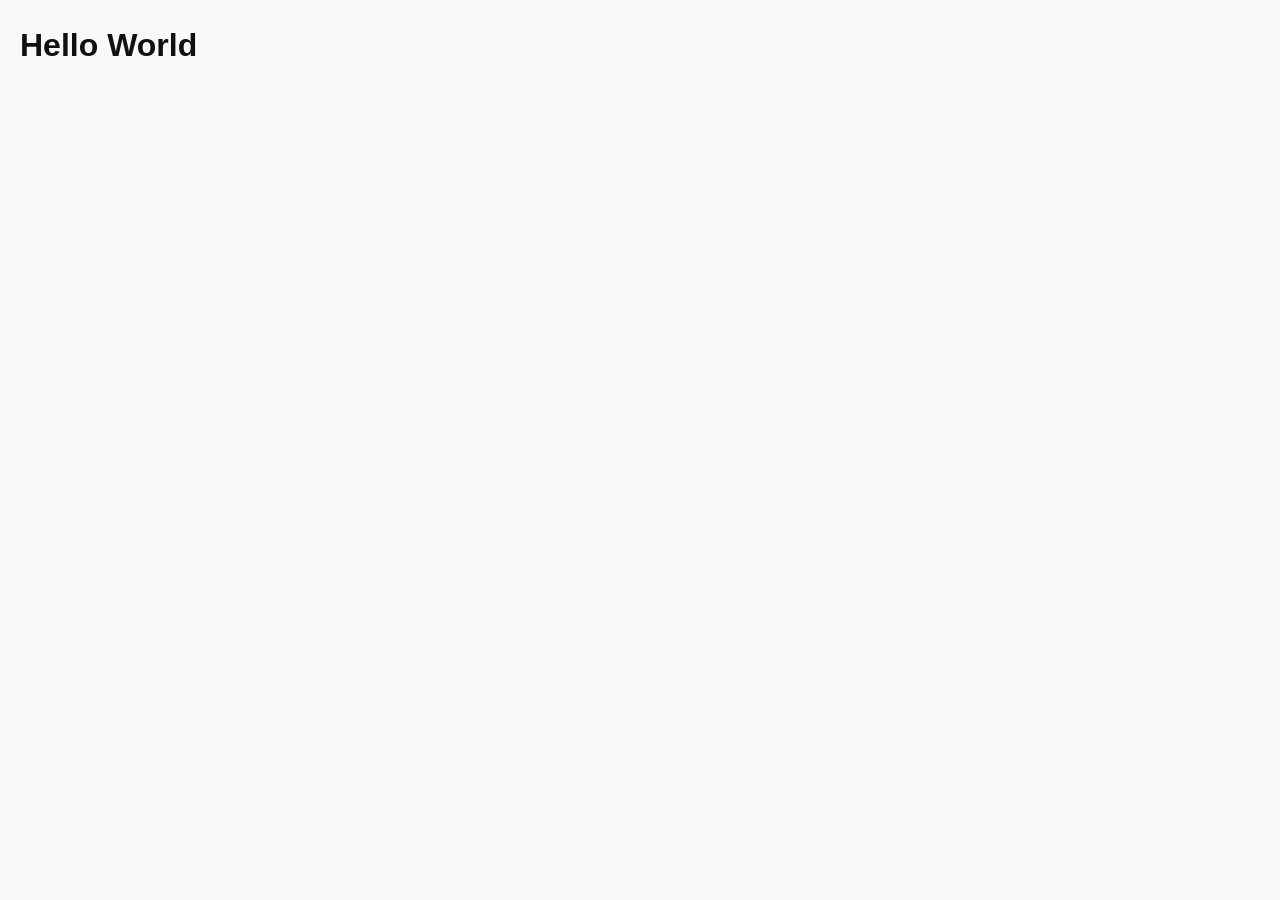
==== index.html @ 7b1bfe38 "index.html create index.html" ====
<!DOCTYPE html>
<html lang="en">
<head>
  <meta charset="UTF-8">
  <title>Document</title>
  <link rel="stylesheet" href="style.css">
</head>
<body>

  <h1>Hello World</h1>

  <script src="script.js"></script>
</body>
</html>
---- style.css ----
* {
  margin: 0;
  padding: 0;
  box-sizing: border-box;
}

body {
  font-family: Arial, sans-serif;
  line-height: 1.6;
  color: #333333;
  background-color: #f9f9f9;
  padding: 20px;
}

h1, h2, h3 {
  color: #111111;
  margin-bottom: 10px;
}

h1 {
  font-size: 2rem;
}

p {
  margin-bottom: 15px;
}

a {
  color: #0066cc;
  text-decoration: none;
}

a:hover {
  text-decoration: underline;
}
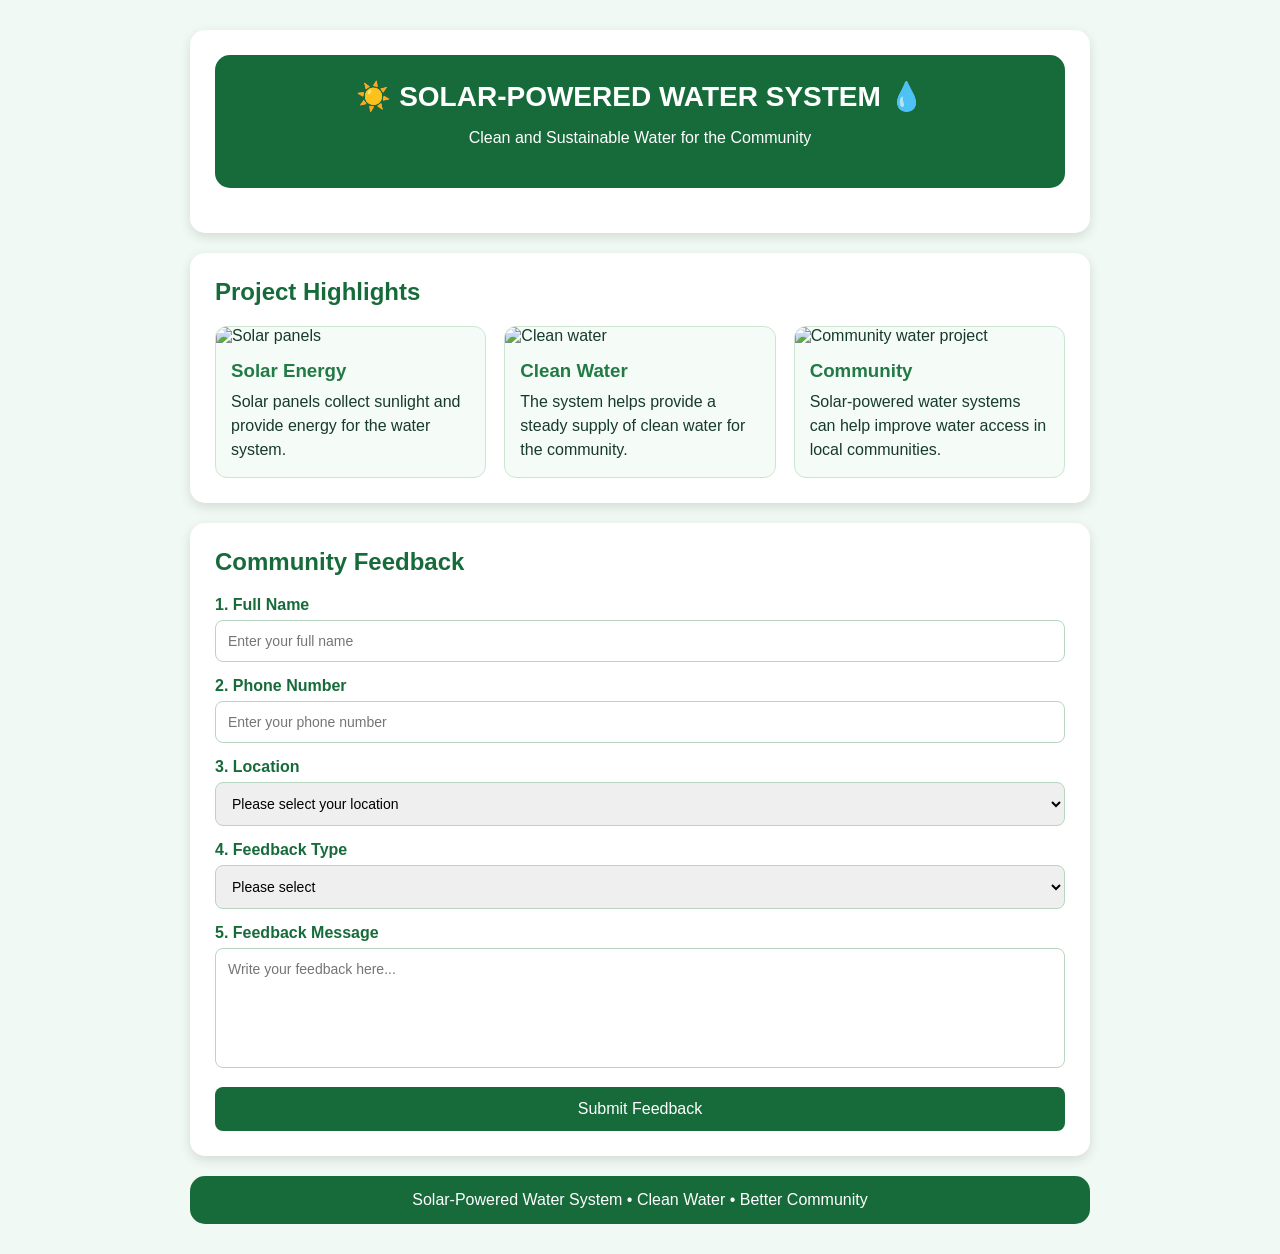
==== commit 2b0d2158: "kiosk" ====
--- a/index.html
+++ b/index.html
@@ -1,14 +1,302 @@
 <!DOCTYPE html>
 <html lang="en">
 <head>
-  <meta charset="UTF-8">
-  <title>Document</title>
-  <link rel="stylesheet" href="style.css">
+    <meta charset="UTF-8">
+    <title>Solar-Powered Water System</title>
+
+    <style>
+        * {
+            box-sizing: border-box;
+        }
+
+        body {
+            margin: 0;
+            font-family: Arial, sans-serif;
+            background: url("https://region2.nia.gov.ph/sites/r2/files/field/image/082920251136.jpg") center/cover fixed;
+            color: #173b2a;
+        }
+
+        .overlay {
+            background: rgba(226, 244, 231, 0.50);
+            min-height: 100vh;
+            padding: 30px 0;
+        }
+
+        .container {
+            width: 900px;
+            max-width: 90%;
+            margin: auto;
+        }
+
+        header {
+            background: #176b3a;
+            color: white;
+            text-align: center;
+            padding: 25px;
+            border-radius: 15px;
+            margin-bottom: 20px;
+        }
+
+        header h1 {
+            margin: 0;
+            font-size: 28px;
+        }
+
+        .card {
+            background: white;
+            padding: 25px;
+            margin-bottom: 20px;
+            border-radius: 15px;
+            box-shadow: 0 4px 12px rgba(0, 0, 0, 0.12);
+        }
+
+        h2 {
+            color: #176b3a;
+            margin-top: 0;
+        }
+
+        .highlight-grid {
+            display: grid;
+            grid-template-columns: repeat(3, 1fr);
+            gap: 18px;
+        }
+
+        .image-card {
+            border: 1px solid #cce5d3;
+            border-radius: 12px;
+            overflow: hidden;
+            background: #f5fbf7;
+        }
+
+        .image-card img {
+            width: 100%;
+            height: 180px;
+            object-fit: cover;
+        }
+
+        .image-content {
+            padding: 15px;
+        }
+
+        .image-content h3 {
+            color: #237a46;
+            margin: 0 0 8px;
+        }
+
+        .image-content p {
+            margin: 0;
+            line-height: 1.5;
+        }
+
+        form {
+            display: grid;
+            gap: 15px;
+        }
+
+        label {
+            font-weight: bold;
+            color: #176b3a;
+            display: block;
+        }
+
+        input,
+        select,
+        textarea {
+            width: 100%;
+            padding: 12px;
+            margin-top: 6px;
+            border: 1px solid #b8d5c0;
+            border-radius: 8px;
+            font-family: Arial, sans-serif;
+            font-size: 14px;
+        }
+
+        textarea {
+            height: 120px;
+            resize: none;
+        }
+
+        button {
+            background: #176b3a;
+            color: white;
+            border: none;
+            padding: 13px;
+            border-radius: 8px;
+            font-size: 16px;
+            cursor: pointer;
+        }
+
+        footer {
+            background: #176b3a;
+            color: white;
+            text-align: center;
+            padding: 15px;
+            border-radius: 15px;
+        }
+
+        @media (max-width: 700px) {
+            .highlight-grid {
+                grid-template-columns: 1fr;
+            }
+        }
+    </style>
 </head>
+
 <body>
 
-  <h1>Hello World</h1>
-
-  <script src="script.js"></script>
+<div class="overlay">
+
+    <div class="container">
+
+        <section class="card">
+
+            <header>
+                <h1>☀️ SOLAR-POWERED WATER SYSTEM 💧</h1>
+                <p>Clean and Sustainable Water for the Community</p>
+            </header>
+
+        </section>
+
+        <section class="card">
+
+            <h2>Project Highlights</h2>
+
+            <div class="highlight-grid">
+
+                <div class="image-card">
+
+                    <img
+                        src="https://images.unsplash.com/photo-1509391366360-2e959784a276?auto=format&fit=crop&w=600&q=80"
+                        alt="Solar panels">
+
+                    <div class="image-content">
+
+                        <h3>Solar Energy</h3>
+
+                        <p>
+                            Solar panels collect sunlight and provide
+                            energy for the water system.
+                        </p>
+
+                    </div>
+
+                </div>
+
+                <div class="image-card">
+
+                    <img
+                        src="https://images.unsplash.com/photo-1548839140-29a749e1cf4d?auto=format&fit=crop&w=600&q=80"
+                        alt="Clean water">
+
+                    <div class="image-content">
+
+                        <h3>Clean Water</h3>
+
+                        <p>
+                            The system helps provide a steady supply
+                            of clean water for the community.
+                        </p>
+
+                    </div>
+
+                </div>
+
+                <div class="image-card">
+
+                    <img
+                        src="https://ganar-ganar.mx/wp-content/uploads/2024/08/Planet-Water-Foundation-y-MetLife-Foundation-completan-programa-para-brindar-agua-segura-a-comunidades-rurales-en-Mexico-1024x576.jpeg"
+                        alt="Community water project">
+
+                    <div class="image-content">
+
+                        <h3>Community</h3>
+
+                        <p>
+                            Solar-powered water systems can help improve
+                            water access in local communities.
+                        </p>
+
+                    </div>
+
+                </div>
+
+            </div>
+
+        </section>
+
+        <section class="card">
+
+            <h2>Community Feedback</h2>
+
+            <form>
+
+                <div>
+                    <label for="name">1. Full Name</label>
+                    <input
+                        type="text"
+                        id="name"
+                        name="name"
+                        placeholder="Enter your full name"
+                        required>
+                </div>
+
+                <div>
+                    <label for="phone">2. Phone Number</label>
+                    <input
+                        type="tel"
+                        id="phone"
+                        name="phone"
+                        placeholder="Enter your phone number"
+                        required>
+                </div>
+
+                <div>
+                    <label for="location">3. Location</label>
+                    <select id="location" name="location" required>
+                        <option value="">Please select your location</option>
+                        <option>Barangay Ibabang Talim</option>
+                        <option>Barangay Domoit</option>
+                        <option>Barangay Ibabang Iyam</option>
+                        <option>Barangay Cotta</option>
+                        <option>Barangay Dalahican</option>
+                    </select>
+                </div>
+
+                <div>
+                    <label for="feedback">4. Feedback Type</label>
+                    <select id="feedback" name="feedback" required>
+                        <option value="">Please select</option>
+                        <option>Help Request</option>
+                        <option>Report Issue</option>
+                        <option>Water Quality</option>
+                        <option>Question</option>
+                    </select>
+                </div>
+
+                <div>
+                    <label for="message">5. Feedback Message</label>
+                    <textarea
+                        id="message"
+                        name="message"
+                        placeholder="Write your feedback here..."
+                        required></textarea>
+                </div>
+
+                <button type="submit">
+                    Submit Feedback
+                </button>
+
+            </form>
+
+        </section>
+
+        <footer>
+            Solar-Powered Water System • Clean Water • Better Community
+        </footer>
+
+    </div>
+
+</div>
+
 </body>
-</html>
+</html>
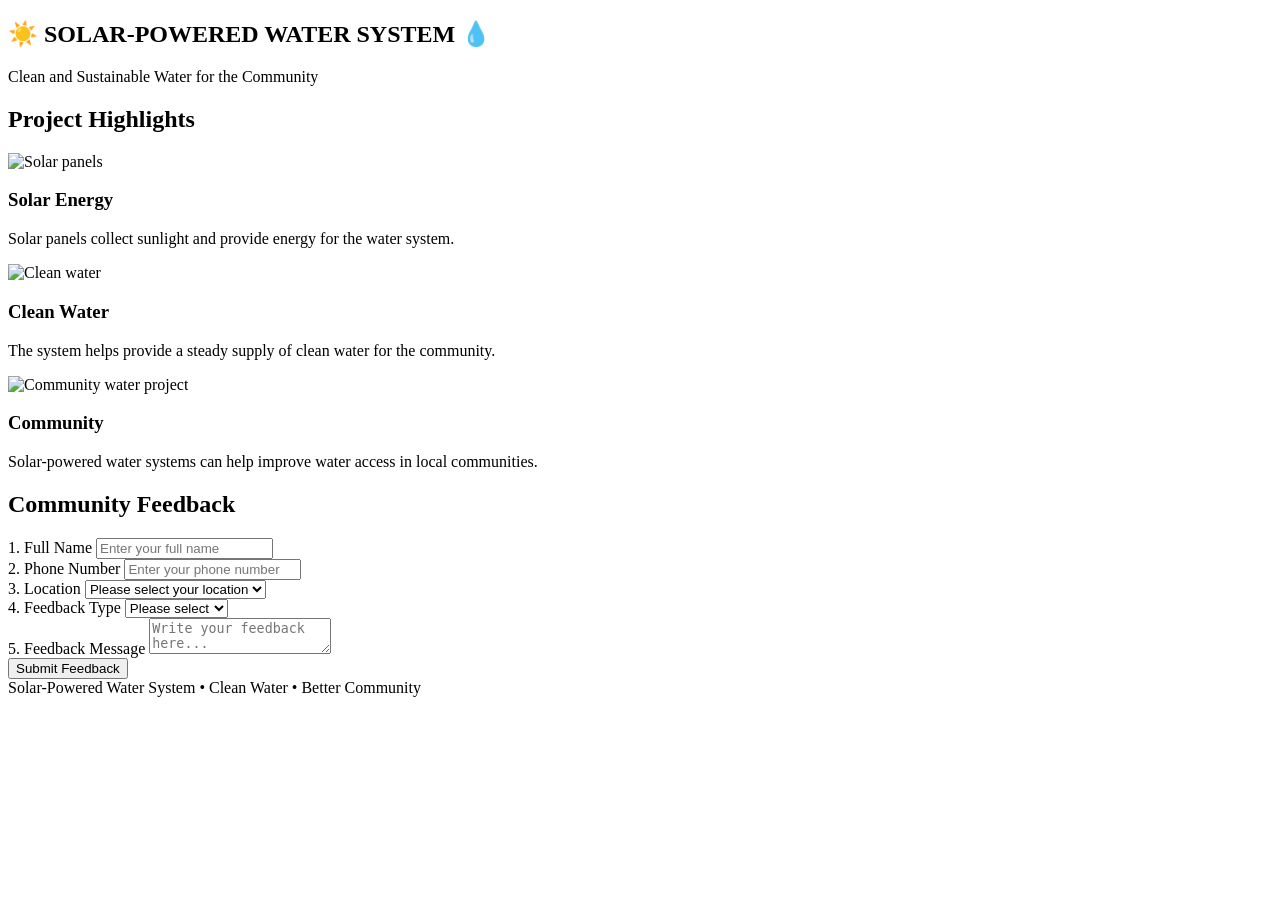
==== commit 1509865f: "index.html Removed the entire CSS styling section from the HTML file." ====
--- a/index.html
+++ b/index.html
@@ -3,143 +3,6 @@
 <head>
     <meta charset="UTF-8">
     <title>Solar-Powered Water System</title>
-
-    <style>
-        * {
-            box-sizing: border-box;
-        }
-
-        body {
-            margin: 0;
-            font-family: Arial, sans-serif;
-            background: url("https://region2.nia.gov.ph/sites/r2/files/field/image/082920251136.jpg") center/cover fixed;
-            color: #173b2a;
-        }
-
-        .overlay {
-            background: rgba(226, 244, 231, 0.50);
-            min-height: 100vh;
-            padding: 30px 0;
-        }
-
-        .container {
-            width: 900px;
-            max-width: 90%;
-            margin: auto;
-        }
-
-        header {
-            background: #176b3a;
-            color: white;
-            text-align: center;
-            padding: 25px;
-            border-radius: 15px;
-            margin-bottom: 20px;
-        }
-
-        header h1 {
-            margin: 0;
-            font-size: 28px;
-        }
-
-        .card {
-            background: white;
-            padding: 25px;
-            margin-bottom: 20px;
-            border-radius: 15px;
-            box-shadow: 0 4px 12px rgba(0, 0, 0, 0.12);
-        }
-
-        h2 {
-            color: #176b3a;
-            margin-top: 0;
-        }
-
-        .highlight-grid {
-            display: grid;
-            grid-template-columns: repeat(3, 1fr);
-            gap: 18px;
-        }
-
-        .image-card {
-            border: 1px solid #cce5d3;
-            border-radius: 12px;
-            overflow: hidden;
-            background: #f5fbf7;
-        }
-
-        .image-card img {
-            width: 100%;
-            height: 180px;
-            object-fit: cover;
-        }
-
-        .image-content {
-            padding: 15px;
-        }
-
-        .image-content h3 {
-            color: #237a46;
-            margin: 0 0 8px;
-        }
-
-        .image-content p {
-            margin: 0;
-            line-height: 1.5;
-        }
-
-        form {
-            display: grid;
-            gap: 15px;
-        }
-
-        label {
-            font-weight: bold;
-            color: #176b3a;
-            display: block;
-        }
-
-        input,
-        select,
-        textarea {
-            width: 100%;
-            padding: 12px;
-            margin-top: 6px;
-            border: 1px solid #b8d5c0;
-            border-radius: 8px;
-            font-family: Arial, sans-serif;
-            font-size: 14px;
-        }
-
-        textarea {
-            height: 120px;
-            resize: none;
-        }
-
-        button {
-            background: #176b3a;
-            color: white;
-            border: none;
-            padding: 13px;
-            border-radius: 8px;
-            font-size: 16px;
-            cursor: pointer;
-        }
-
-        footer {
-            background: #176b3a;
-            color: white;
-            text-align: center;
-            padding: 15px;
-            border-radius: 15px;
-        }
-
-        @media (max-width: 700px) {
-            .highlight-grid {
-                grid-template-columns: 1fr;
-            }
-        }
-    </style>
 </head>
 
 <body>
@@ -299,4 +162,4 @@
 </div>
 
 </body>
-</html>+</html>
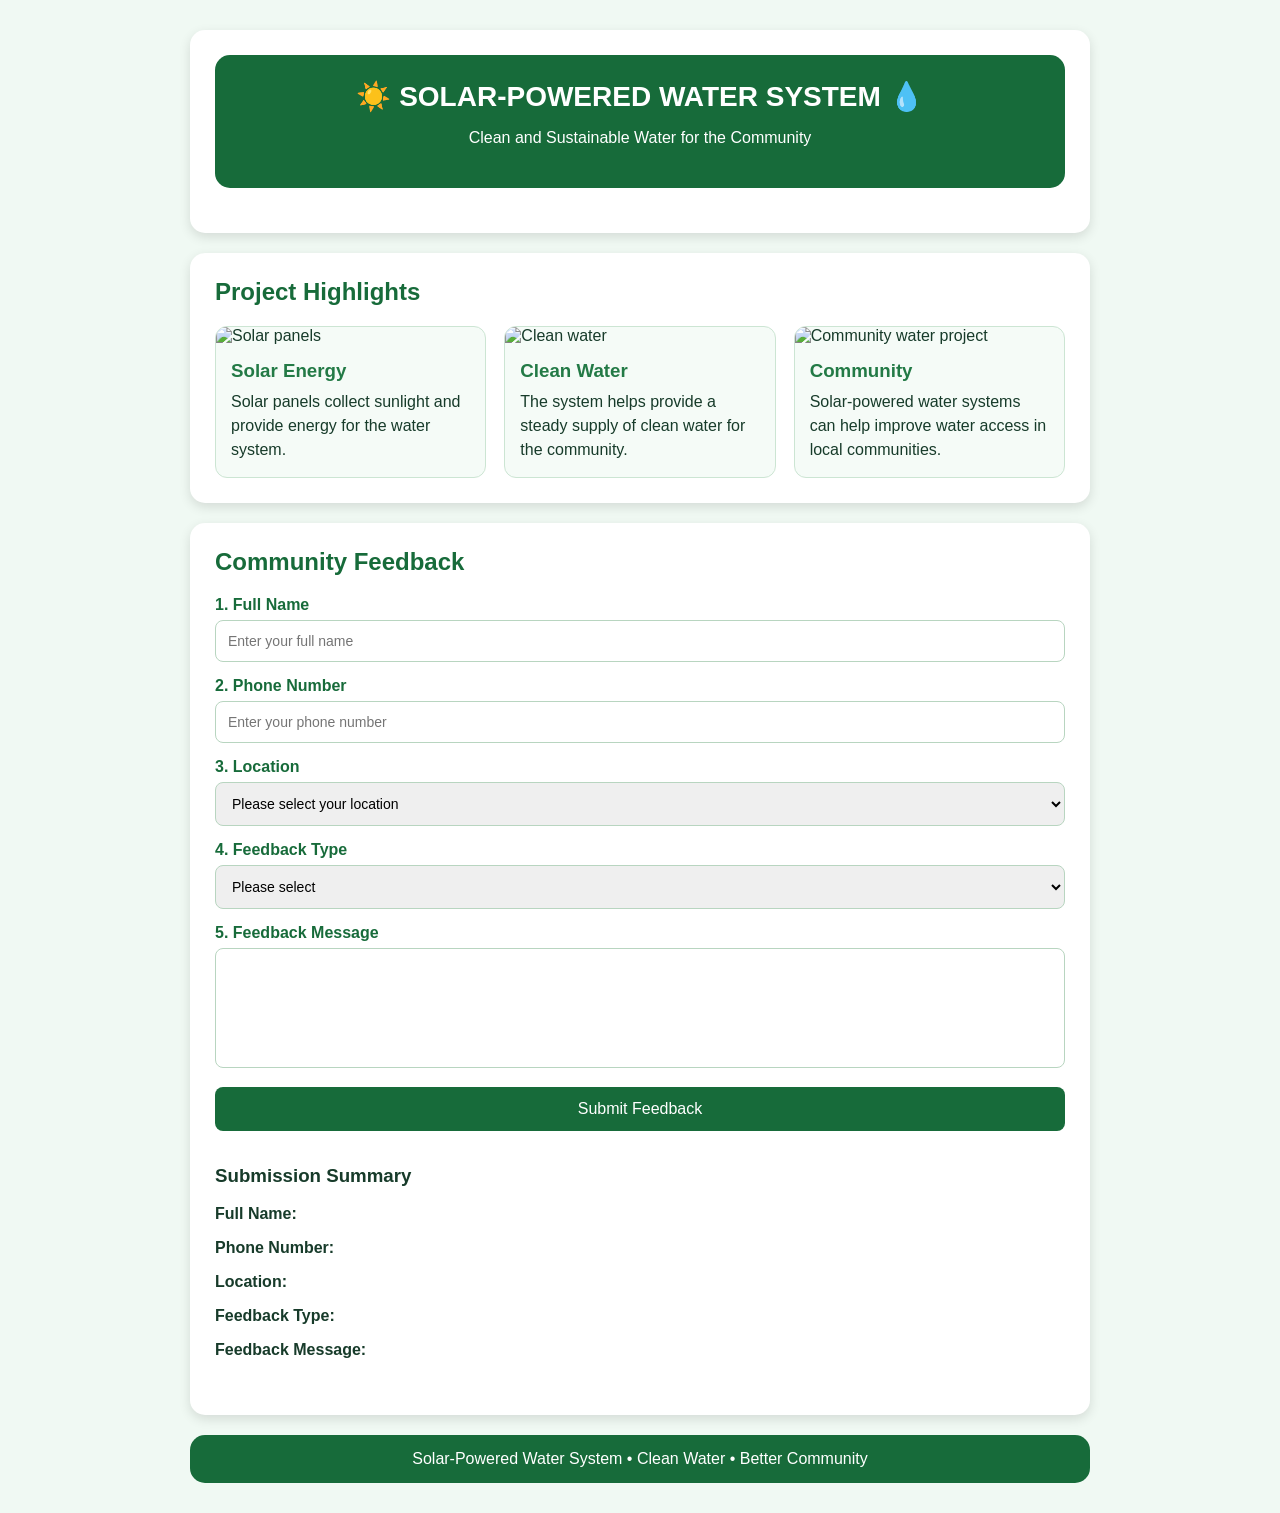
==== commit 24b702fa: "ACTIVITY 2" ====
--- a/index.html
+++ b/index.html
@@ -3,6 +3,7 @@
 <head>
     <meta charset="UTF-8">
     <title>Solar-Powered Water System</title>
+    <link rel="stylesheet" href="style.css">    
 </head>
 
 <body>
@@ -138,16 +139,24 @@
 
                 <div>
                     <label for="message">5. Feedback Message</label>
-                    <textarea
-                        id="message"
-                        name="message"
-                        placeholder="Write your feedback here..."
-                        required></textarea>
+                    <textarea id="message" name="message"
+                        placeholder="Write your feedback here..." required>
+                    </textarea>
                 </div>
 
                 <button type="submit">
                     Submit Feedback
                 </button>
+
+                <div id="outputContainer" class="hidden">
+                    <h3>Submission Summary</h3>
+                    <p><strong>Full Name:</strong> <span id="name"></span></p>
+                    <p><strong>Phone Number:</strong> <span id="phone"></span></p>
+                    <p><strong>Location:</strong> <span id="location"></span></p>
+                    <p><strong>Feedback Type:</strong> <span id="feedback"></span></p>
+                    <p><strong>Feedback Message:</strong> <span id="message"></span></p>
+                </div>
+                <div id="errorMsg"></div>
 
             </form>
 
@@ -160,6 +169,6 @@
     </div>
 
 </div>
-
+<script src="script.js"></script>
 </body>
-</html>
+</html>
--- a/style.css
+++ b/style.css
@@ -0,0 +1,134 @@
+* {
+    box-sizing: border-box;
+}
+
+body {
+    margin: 0;
+    font-family: Arial, sans-serif;
+    background: url("https://region2.nia.gov.ph/sites/r2/files/field/image/082920251136.jpg") center/cover fixed;
+    color: #173b2a;
+}
+
+.overlay {
+    background: rgba(226, 244, 231, 0.50);
+    min-height: 100vh;
+    padding: 30px 0;
+}
+
+.container {
+    width: 900px;
+    max-width: 90%;
+    margin: auto;
+}
+
+header {
+    background: #176b3a;
+    color: white;
+    text-align: center;
+    padding: 25px;
+    border-radius: 15px;
+    margin-bottom: 20px;
+}
+
+header h1 {
+    margin: 0;
+    font-size: 28px;
+}
+
+.card {
+    background: white;
+    padding: 25px;
+    margin-bottom: 20px;
+    border-radius: 15px;
+    box-shadow: 0 4px 12px rgba(0, 0, 0, 0.12);
+}
+
+h2 {
+    color: #176b3a;
+    margin-top: 0;
+}
+
+.highlight-grid {
+    display: grid;
+    grid-template-columns: repeat(3, 1fr);
+    gap: 18px;
+}
+
+.image-card {
+    border: 1px solid #cce5d3;
+    border-radius: 12px;
+    overflow: hidden;
+    background: #f5fbf7;
+}
+
+.image-card img {
+    width: 100%;
+    height: 180px;
+    object-fit: cover;
+}
+
+.image-content {
+    padding: 15px;
+}
+
+.image-content h3 {
+    color: #237a46;
+    margin: 0 0 8px;
+}
+
+.image-content p {
+    margin: 0;
+    line-height: 1.5;
+}
+
+form {
+    display: grid;
+    gap: 15px;
+}
+
+label {
+    font-weight: bold;
+    color: #176b3a;
+    display: block;
+}
+
+input,
+select,
+textarea {
+    width: 100%;
+    padding: 12px;
+    margin-top: 6px;
+    border: 1px solid #b8d5c0;
+    border-radius: 8px;
+    font-family: Arial, sans-serif;
+    font-size: 14px;
+}
+
+textarea {
+    height: 120px;
+    resize: none;
+}
+
+button {
+    background: #176b3a;
+    color: white;
+    border: none;
+    padding: 13px;
+    border-radius: 8px;
+    font-size: 16px;
+    cursor: pointer;
+}
+
+footer {
+    background: #176b3a;
+    color: white;
+    text-align: center;
+    padding: 15px;
+    border-radius: 15px;
+}
+
+@media (max-width: 700px) {
+    .highlight-grid {
+        grid-template-columns: 1fr;
+    }
+}
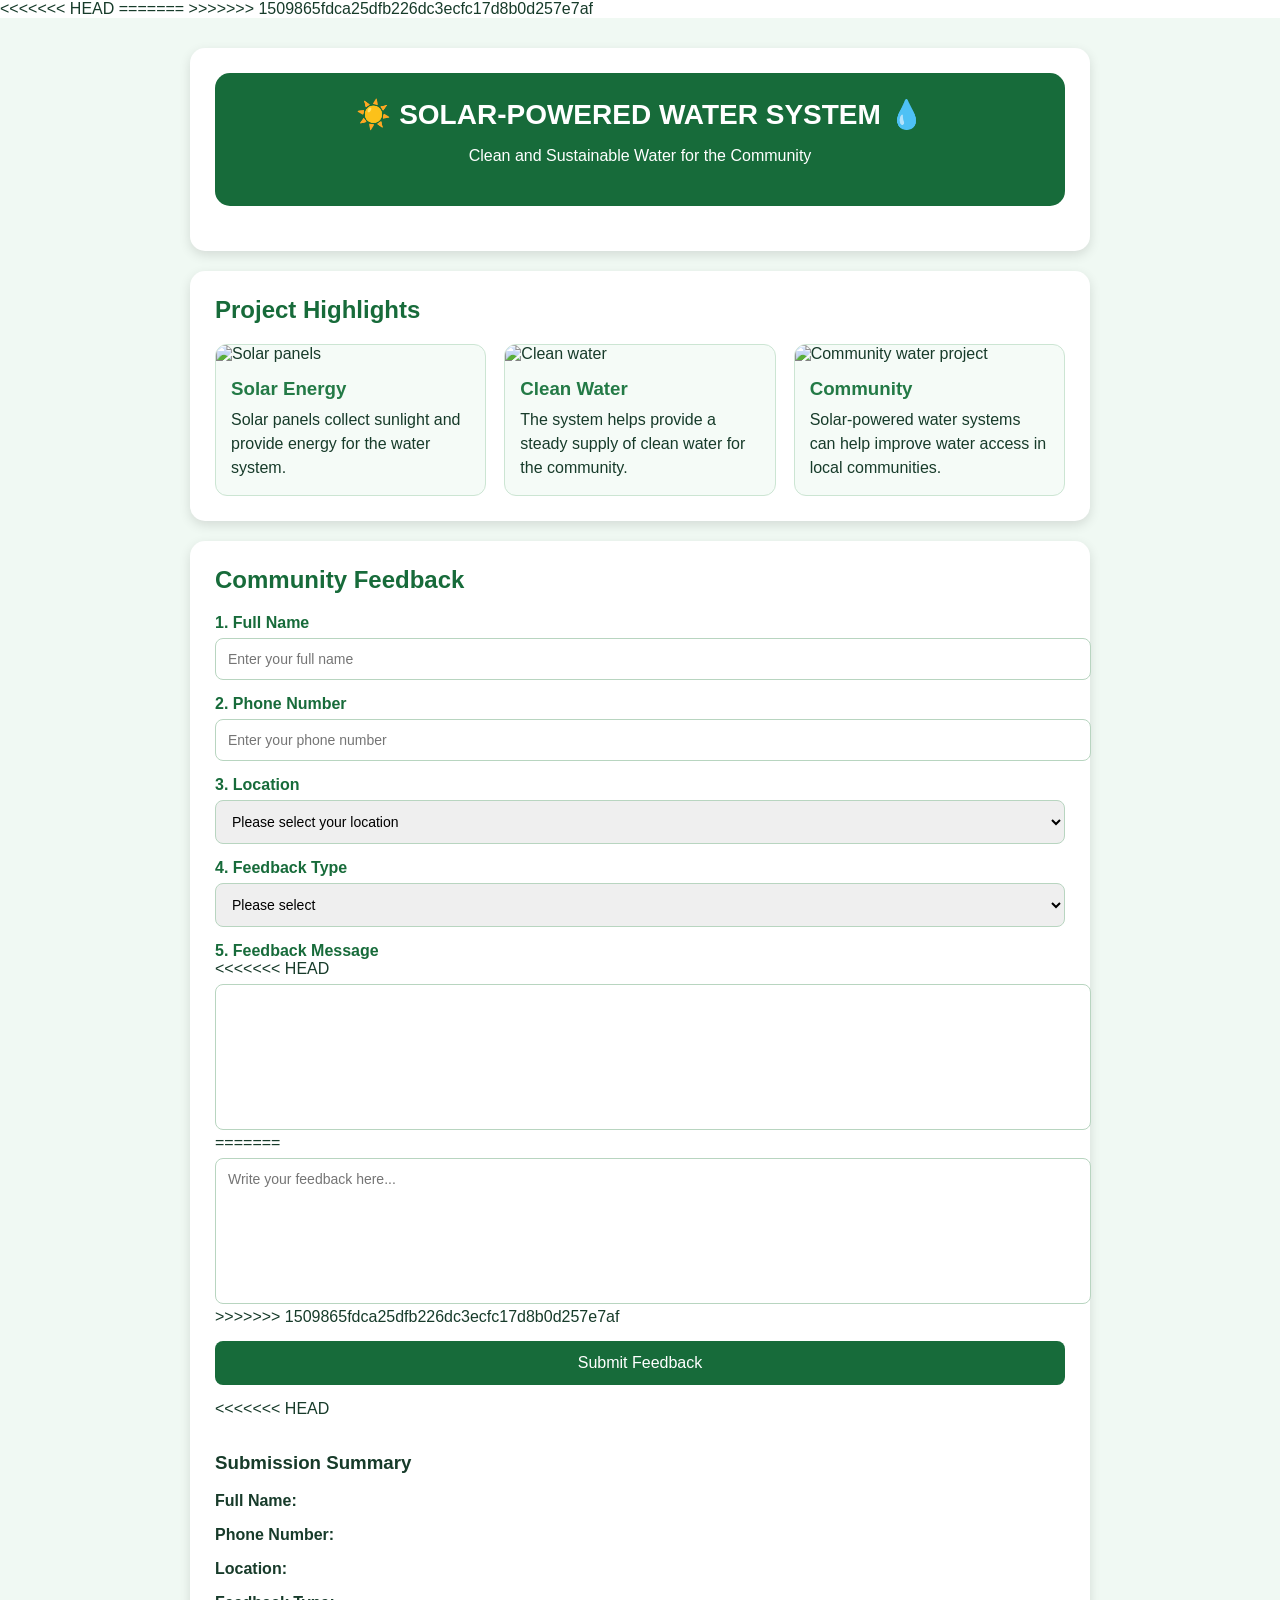
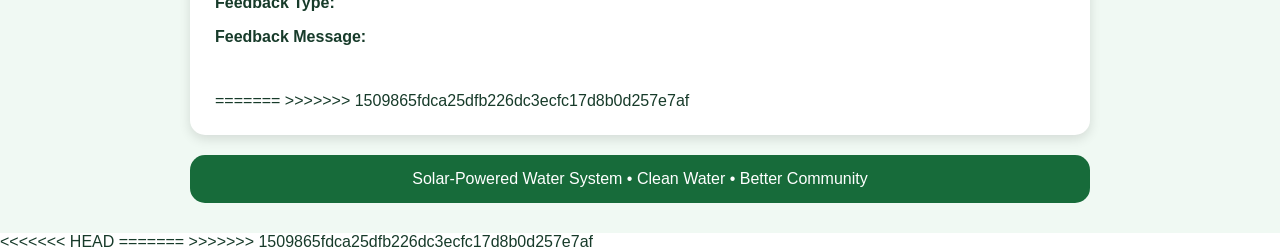
==== commit 3c9c3341: "WORKING FORMS (INDEX, STYLE, SCRIPT)" ====
--- a/index.html
+++ b/index.html
@@ -3,7 +3,10 @@
 <head>
     <meta charset="UTF-8">
     <title>Solar-Powered Water System</title>
+<<<<<<< HEAD
     <link rel="stylesheet" href="style.css">    
+=======
+>>>>>>> 1509865fdca25dfb226dc3ecfc17d8b0d257e7af
 </head>
 
 <body>
@@ -139,15 +142,24 @@
 
                 <div>
                     <label for="message">5. Feedback Message</label>
+<<<<<<< HEAD
                     <textarea id="message" name="message"
                         placeholder="Write your feedback here..." required>
                     </textarea>
+=======
+                    <textarea
+                        id="message"
+                        name="message"
+                        placeholder="Write your feedback here..."
+                        required></textarea>
+>>>>>>> 1509865fdca25dfb226dc3ecfc17d8b0d257e7af
                 </div>
 
                 <button type="submit">
                     Submit Feedback
                 </button>
 
+<<<<<<< HEAD
                 <div id="outputContainer" class="hidden">
                     <h3>Submission Summary</h3>
                     <p><strong>Full Name:</strong> <span id="name"></span></p>
@@ -158,6 +170,8 @@
                 </div>
                 <div id="errorMsg"></div>
 
+=======
+>>>>>>> 1509865fdca25dfb226dc3ecfc17d8b0d257e7af
             </form>
 
         </section>
@@ -169,6 +183,12 @@
     </div>
 
 </div>
+<<<<<<< HEAD
 <script src="script.js"></script>
 </body>
-</html>+</html>
+=======
+
+</body>
+</html>
+>>>>>>> 1509865fdca25dfb226dc3ecfc17d8b0d257e7af
--- a/style.css
+++ b/style.css
@@ -1,3 +1,4 @@
+<<<<<<< HEAD
 * {
     box-sizing: border-box;
 }
@@ -131,4 +132,140 @@
     .highlight-grid {
         grid-template-columns: 1fr;
     }
-}+}
+=======
+        * {
+            box-sizing: border-box;
+        }
+
+        body {
+            margin: 0;
+            font-family: Arial, sans-serif;
+            background: url("https://region2.nia.gov.ph/sites/r2/files/field/image/082920251136.jpg") center/cover fixed;
+            color: #173b2a;
+        }
+
+        .overlay {
+            background: rgba(226, 244, 231, 0.50);
+            min-height: 100vh;
+            padding: 30px 0;
+        }
+
+        .container {
+            width: 900px;
+            max-width: 90%;
+            margin: auto;
+        }
+
+        header {
+            background: #176b3a;
+            color: white;
+            text-align: center;
+            padding: 25px;
+            border-radius: 15px;
+            margin-bottom: 20px;
+        }
+
+        header h1 {
+            margin: 0;
+            font-size: 28px;
+        }
+
+        .card {
+            background: white;
+            padding: 25px;
+            margin-bottom: 20px;
+            border-radius: 15px;
+            box-shadow: 0 4px 12px rgba(0, 0, 0, 0.12);
+        }
+
+        h2 {
+            color: #176b3a;
+            margin-top: 0;
+        }
+
+        .highlight-grid {
+            display: grid;
+            grid-template-columns: repeat(3, 1fr);
+            gap: 18px;
+        }
+
+        .image-card {
+            border: 1px solid #cce5d3;
+            border-radius: 12px;
+            overflow: hidden;
+            background: #f5fbf7;
+        }
+
+        .image-card img {
+            width: 100%;
+            height: 180px;
+            object-fit: cover;
+        }
+
+        .image-content {
+            padding: 15px;
+        }
+
+        .image-content h3 {
+            color: #237a46;
+            margin: 0 0 8px;
+        }
+
+        .image-content p {
+            margin: 0;
+            line-height: 1.5;
+        }
+
+        form {
+            display: grid;
+            gap: 15px;
+        }
+
+        label {
+            font-weight: bold;
+            color: #176b3a;
+            display: block;
+        }
+
+        input,
+        select,
+        textarea {
+            width: 100%;
+            padding: 12px;
+            margin-top: 6px;
+            border: 1px solid #b8d5c0;
+            border-radius: 8px;
+            font-family: Arial, sans-serif;
+            font-size: 14px;
+        }
+
+        textarea {
+            height: 120px;
+            resize: none;
+        }
+
+        button {
+            background: #176b3a;
+            color: white;
+            border: none;
+            padding: 13px;
+            border-radius: 8px;
+            font-size: 16px;
+            cursor: pointer;
+        }
+
+        footer {
+            background: #176b3a;
+            color: white;
+            text-align: center;
+            padding: 15px;
+            border-radius: 15px;
+        }
+
+        @media (max-width: 700px) {
+            .highlight-grid {
+                grid-template-columns: 1fr;
+            }
+        }
+>>>>>>> 1509865fdca25dfb226dc3ecfc17d8b0d257e7af
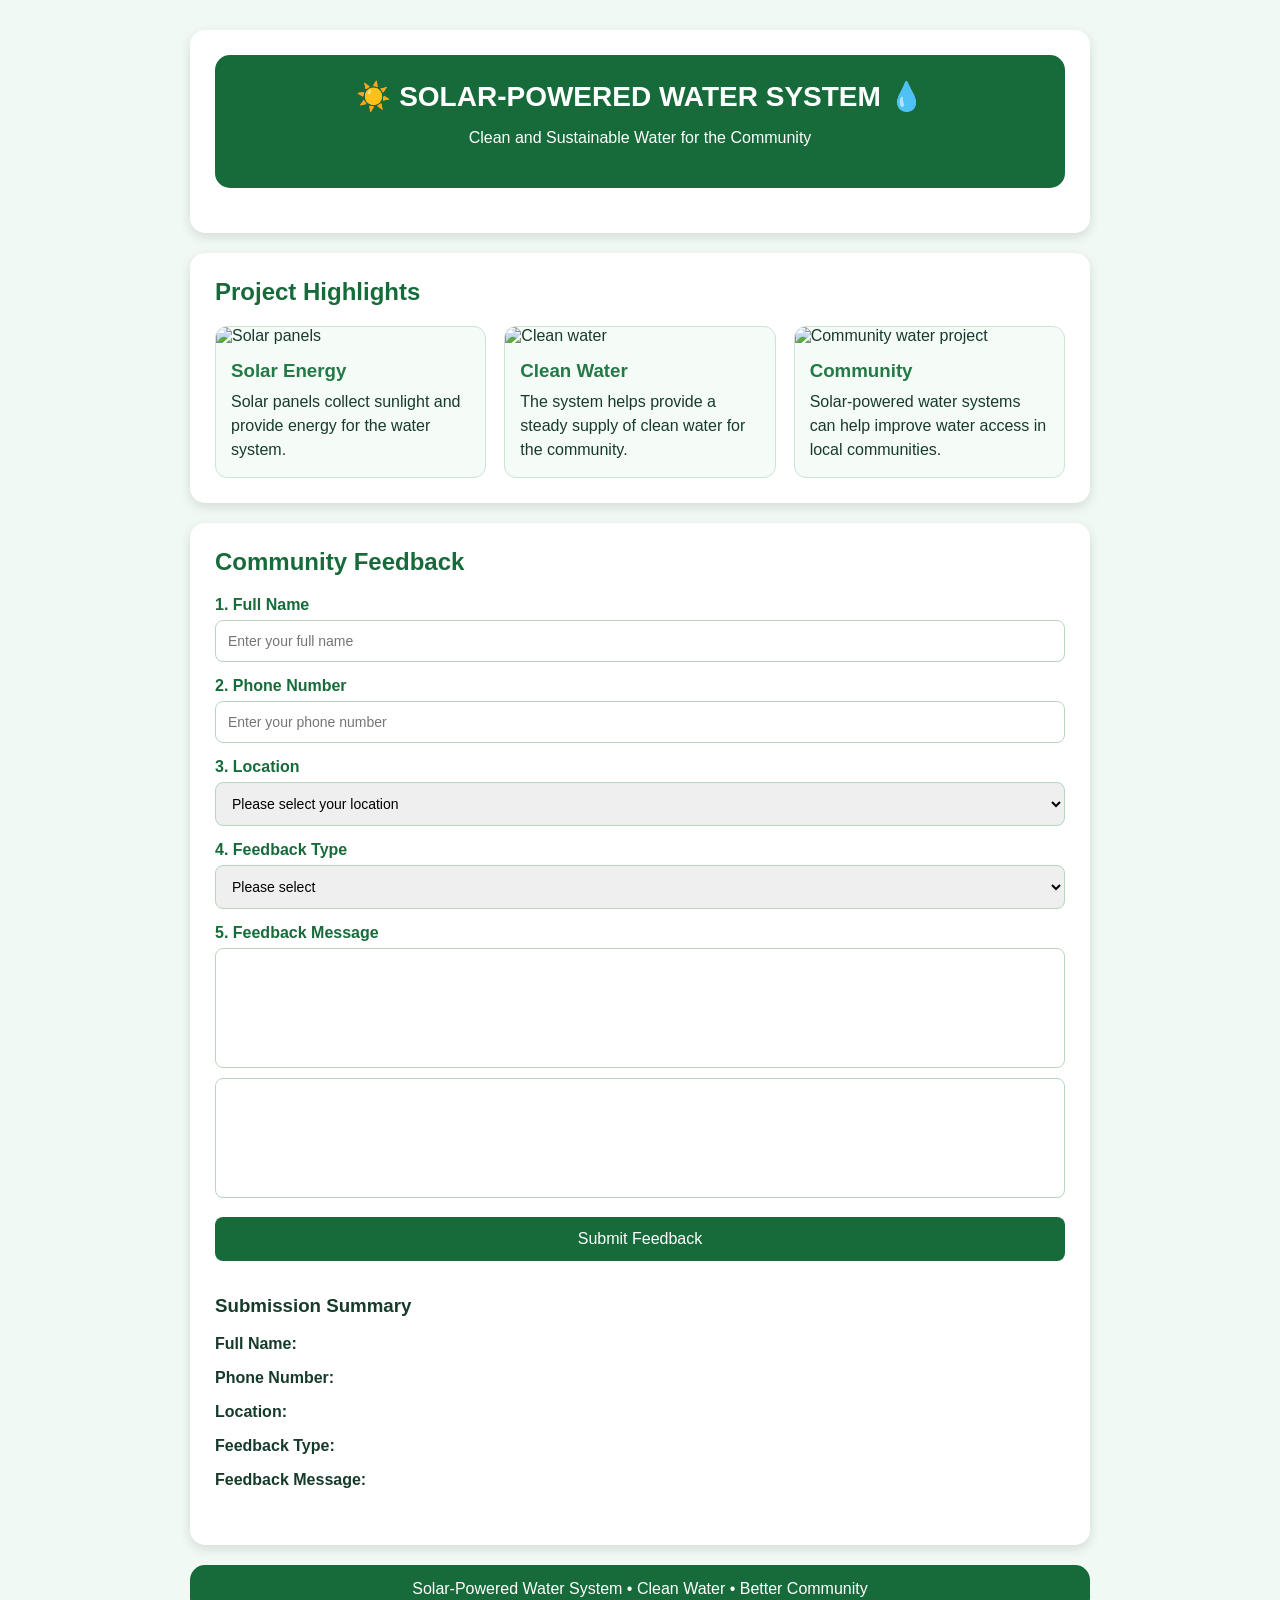
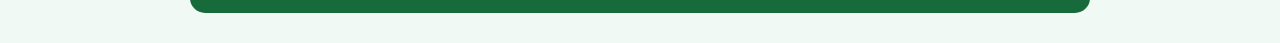
==== commit beb57bea: "JavaScript Fundamentals Challenge" ====
--- a/index.html
+++ b/index.html
@@ -3,10 +3,8 @@
 <head>
     <meta charset="UTF-8">
     <title>Solar-Powered Water System</title>
-<<<<<<< HEAD
+
     <link rel="stylesheet" href="style.css">    
-=======
->>>>>>> 1509865fdca25dfb226dc3ecfc17d8b0d257e7af
 </head>
 
 <body>
@@ -142,25 +140,22 @@
 
                 <div>
                     <label for="message">5. Feedback Message</label>
-<<<<<<< HEAD
                     <textarea id="message" name="message"
                         placeholder="Write your feedback here..." required>
                     </textarea>
-=======
                     <textarea
                         id="message"
                         name="message"
                         placeholder="Write your feedback here..."
-                        required></textarea>
->>>>>>> 1509865fdca25dfb226dc3ecfc17d8b0d257e7af
+                        required>
+                    </textarea>
                 </div>
 
                 <button type="submit">
                     Submit Feedback
                 </button>
-
-<<<<<<< HEAD
-                <div id="outputContainer" class="hidden">
+                    
+                    <div id="outputContainer" class="hidden">
                     <h3>Submission Summary</h3>
                     <p><strong>Full Name:</strong> <span id="name"></span></p>
                     <p><strong>Phone Number:</strong> <span id="phone"></span></p>
@@ -169,26 +164,14 @@
                     <p><strong>Feedback Message:</strong> <span id="message"></span></p>
                 </div>
                 <div id="errorMsg"></div>
-
-=======
->>>>>>> 1509865fdca25dfb226dc3ecfc17d8b0d257e7af
-            </form>
+                </form>
 
         </section>
 
         <footer>
             Solar-Powered Water System • Clean Water • Better Community
         </footer>
-
-    </div>
-
-</div>
-<<<<<<< HEAD
+        
 <script src="script.js"></script>
 </body>
-</html>
-=======
-
-</body>
-</html>
->>>>>>> 1509865fdca25dfb226dc3ecfc17d8b0d257e7af
+</html>
--- a/style.css
+++ b/style.css
@@ -1,4 +1,3 @@
-<<<<<<< HEAD
 * {
     box-sizing: border-box;
 }
@@ -133,7 +132,6 @@
         grid-template-columns: 1fr;
     }
 }
-=======
         * {
             box-sizing: border-box;
         }
@@ -267,5 +265,4 @@
             .highlight-grid {
                 grid-template-columns: 1fr;
             }
-        }
->>>>>>> 1509865fdca25dfb226dc3ecfc17d8b0d257e7af
+        }
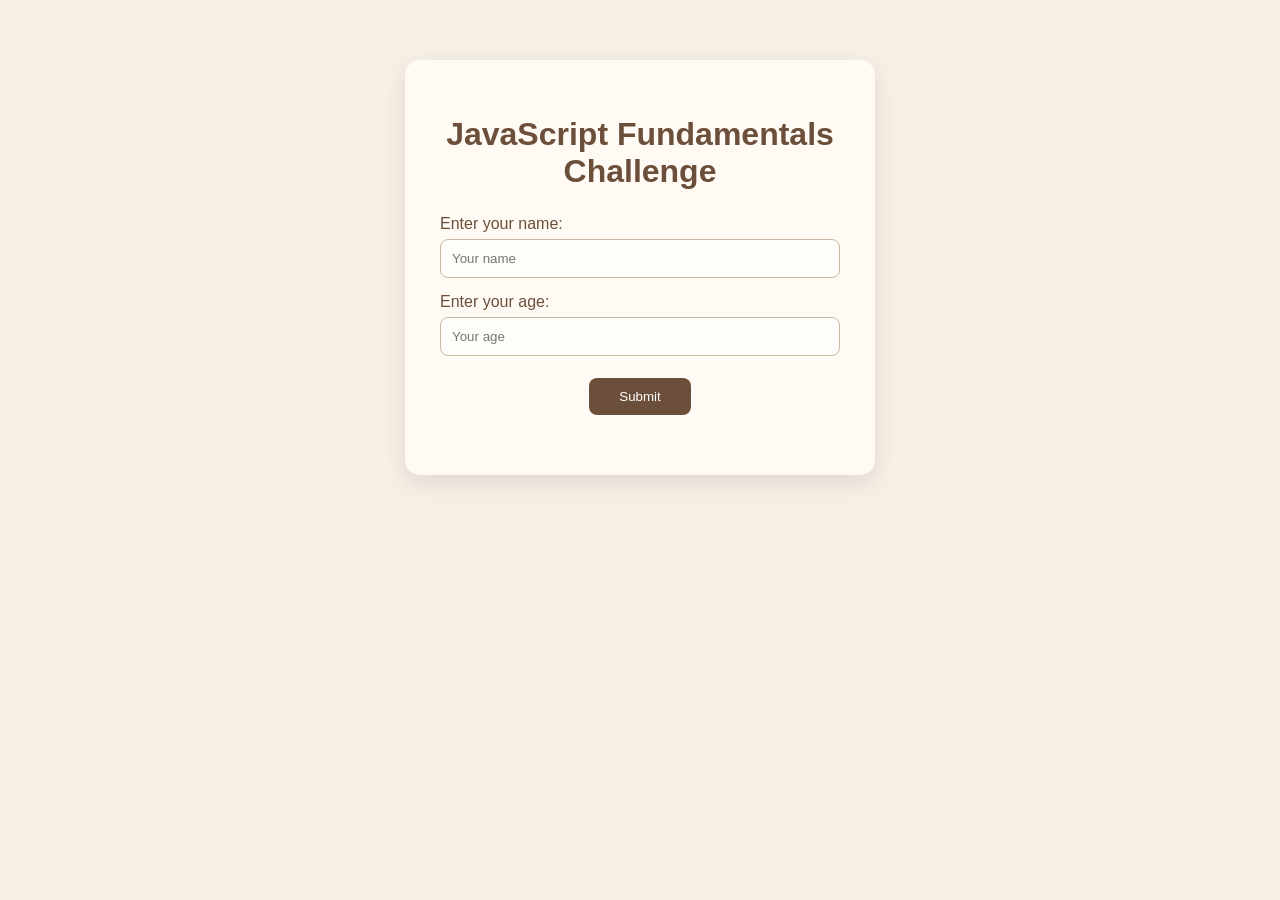
==== commit a1ab4bee: "ACTIVITY 1" ====
--- a/index.html
+++ b/index.html
@@ -1,177 +1,30 @@
 <!DOCTYPE html>
-<html lang="en">
+<html>
 <head>
-    <meta charset="UTF-8">
-    <title>Solar-Powered Water System</title>
+    <title>JavaScript Fundamentals Challenge</title>
 
-    <link rel="stylesheet" href="style.css">    
+    <link rel="stylesheet" href="ACTIVITY 1.css">
 </head>
 
 <body>
 
-<div class="overlay">
-
     <div class="container">
 
-        <section class="card">
+        <h1>JavaScript Fundamentals Challenge</h1>
 
-            <header>
-                <h1>☀️ SOLAR-POWERED WATER SYSTEM 💧</h1>
-                <p>Clean and Sustainable Water for the Community</p>
-            </header>
+        <label>Enter your name:</label>
+        <input type="text" id="name" placeholder="Your name">
 
-        </section>
+        <label>Enter your age:</label>
+        <input type="number" id="age" placeholder="Your age">
 
-        <section class="card">
+        <button onclick="showInfo()">Submit</button>
 
-            <h2>Project Highlights</h2>
+        <p id="result"></p>
 
-            <div class="highlight-grid">
+    </div>
 
-                <div class="image-card">
+    <script src="ACTIVITY 1.js"></script>
 
-                    <img
-                        src="https://images.unsplash.com/photo-1509391366360-2e959784a276?auto=format&fit=crop&w=600&q=80"
-                        alt="Solar panels">
-
-                    <div class="image-content">
-
-                        <h3>Solar Energy</h3>
-
-                        <p>
-                            Solar panels collect sunlight and provide
-                            energy for the water system.
-                        </p>
-
-                    </div>
-
-                </div>
-
-                <div class="image-card">
-
-                    <img
-                        src="https://images.unsplash.com/photo-1548839140-29a749e1cf4d?auto=format&fit=crop&w=600&q=80"
-                        alt="Clean water">
-
-                    <div class="image-content">
-
-                        <h3>Clean Water</h3>
-
-                        <p>
-                            The system helps provide a steady supply
-                            of clean water for the community.
-                        </p>
-
-                    </div>
-
-                </div>
-
-                <div class="image-card">
-
-                    <img
-                        src="https://ganar-ganar.mx/wp-content/uploads/2024/08/Planet-Water-Foundation-y-MetLife-Foundation-completan-programa-para-brindar-agua-segura-a-comunidades-rurales-en-Mexico-1024x576.jpeg"
-                        alt="Community water project">
-
-                    <div class="image-content">
-
-                        <h3>Community</h3>
-
-                        <p>
-                            Solar-powered water systems can help improve
-                            water access in local communities.
-                        </p>
-
-                    </div>
-
-                </div>
-
-            </div>
-
-        </section>
-
-        <section class="card">
-
-            <h2>Community Feedback</h2>
-
-            <form>
-
-                <div>
-                    <label for="name">1. Full Name</label>
-                    <input
-                        type="text"
-                        id="name"
-                        name="name"
-                        placeholder="Enter your full name"
-                        required>
-                </div>
-
-                <div>
-                    <label for="phone">2. Phone Number</label>
-                    <input
-                        type="tel"
-                        id="phone"
-                        name="phone"
-                        placeholder="Enter your phone number"
-                        required>
-                </div>
-
-                <div>
-                    <label for="location">3. Location</label>
-                    <select id="location" name="location" required>
-                        <option value="">Please select your location</option>
-                        <option>Barangay Ibabang Talim</option>
-                        <option>Barangay Domoit</option>
-                        <option>Barangay Ibabang Iyam</option>
-                        <option>Barangay Cotta</option>
-                        <option>Barangay Dalahican</option>
-                    </select>
-                </div>
-
-                <div>
-                    <label for="feedback">4. Feedback Type</label>
-                    <select id="feedback" name="feedback" required>
-                        <option value="">Please select</option>
-                        <option>Help Request</option>
-                        <option>Report Issue</option>
-                        <option>Water Quality</option>
-                        <option>Question</option>
-                    </select>
-                </div>
-
-                <div>
-                    <label for="message">5. Feedback Message</label>
-                    <textarea id="message" name="message"
-                        placeholder="Write your feedback here..." required>
-                    </textarea>
-                    <textarea
-                        id="message"
-                        name="message"
-                        placeholder="Write your feedback here..."
-                        required>
-                    </textarea>
-                </div>
-
-                <button type="submit">
-                    Submit Feedback
-                </button>
-                    
-                    <div id="outputContainer" class="hidden">
-                    <h3>Submission Summary</h3>
-                    <p><strong>Full Name:</strong> <span id="name"></span></p>
-                    <p><strong>Phone Number:</strong> <span id="phone"></span></p>
-                    <p><strong>Location:</strong> <span id="location"></span></p>
-                    <p><strong>Feedback Type:</strong> <span id="feedback"></span></p>
-                    <p><strong>Feedback Message:</strong> <span id="message"></span></p>
-                </div>
-                <div id="errorMsg"></div>
-                </form>
-
-        </section>
-
-        <footer>
-            Solar-Powered Water System • Clean Water • Better Community
-        </footer>
-        
-<script src="script.js"></script>
 </body>
 </html>
--- a/ACTIVITY 1.css
+++ b/ACTIVITY 1.css
@@ -0,0 +1,63 @@
+body {
+    font-family: Arial, sans-serif;
+    background-color: #f5efe6;
+    margin: 0;
+    padding: 60px 20px;
+}
+
+.container {
+    background-color: #fffaf3;
+    max-width: 400px;
+    margin: auto;
+    padding: 35px;
+    border-radius: 15px;
+    text-align: center;
+    box-shadow: 0 8px 20px rgba(92, 64, 51, 0.12);
+}
+
+h1 {
+    color: #6b4f3a;
+    margin-bottom: 25px;
+}
+
+label {
+    display: block;
+    text-align: left;
+    margin-top: 15px;
+    color: #6b4f3a;
+}
+
+input {
+    width: 100%;
+    box-sizing: border-box;
+    padding: 11px;
+    margin-top: 6px;
+    border: 1px solid #cbb8a5;
+    border-radius: 8px;
+    background-color: #fffdf9;
+    outline: none;
+}
+
+input:focus {
+    border-color: #8b6f58;
+}
+
+button {
+    margin-top: 22px;
+    padding: 11px 30px;
+    border: none;
+    border-radius: 8px;
+    background-color: #6b4f3a;
+    color: white;
+    cursor: pointer;
+}
+
+button:hover {
+    background-color: #4f392b;
+}
+
+#result {
+    margin-top: 25px;
+    color: #5c4635;
+    line-height: 1.7;
+}
